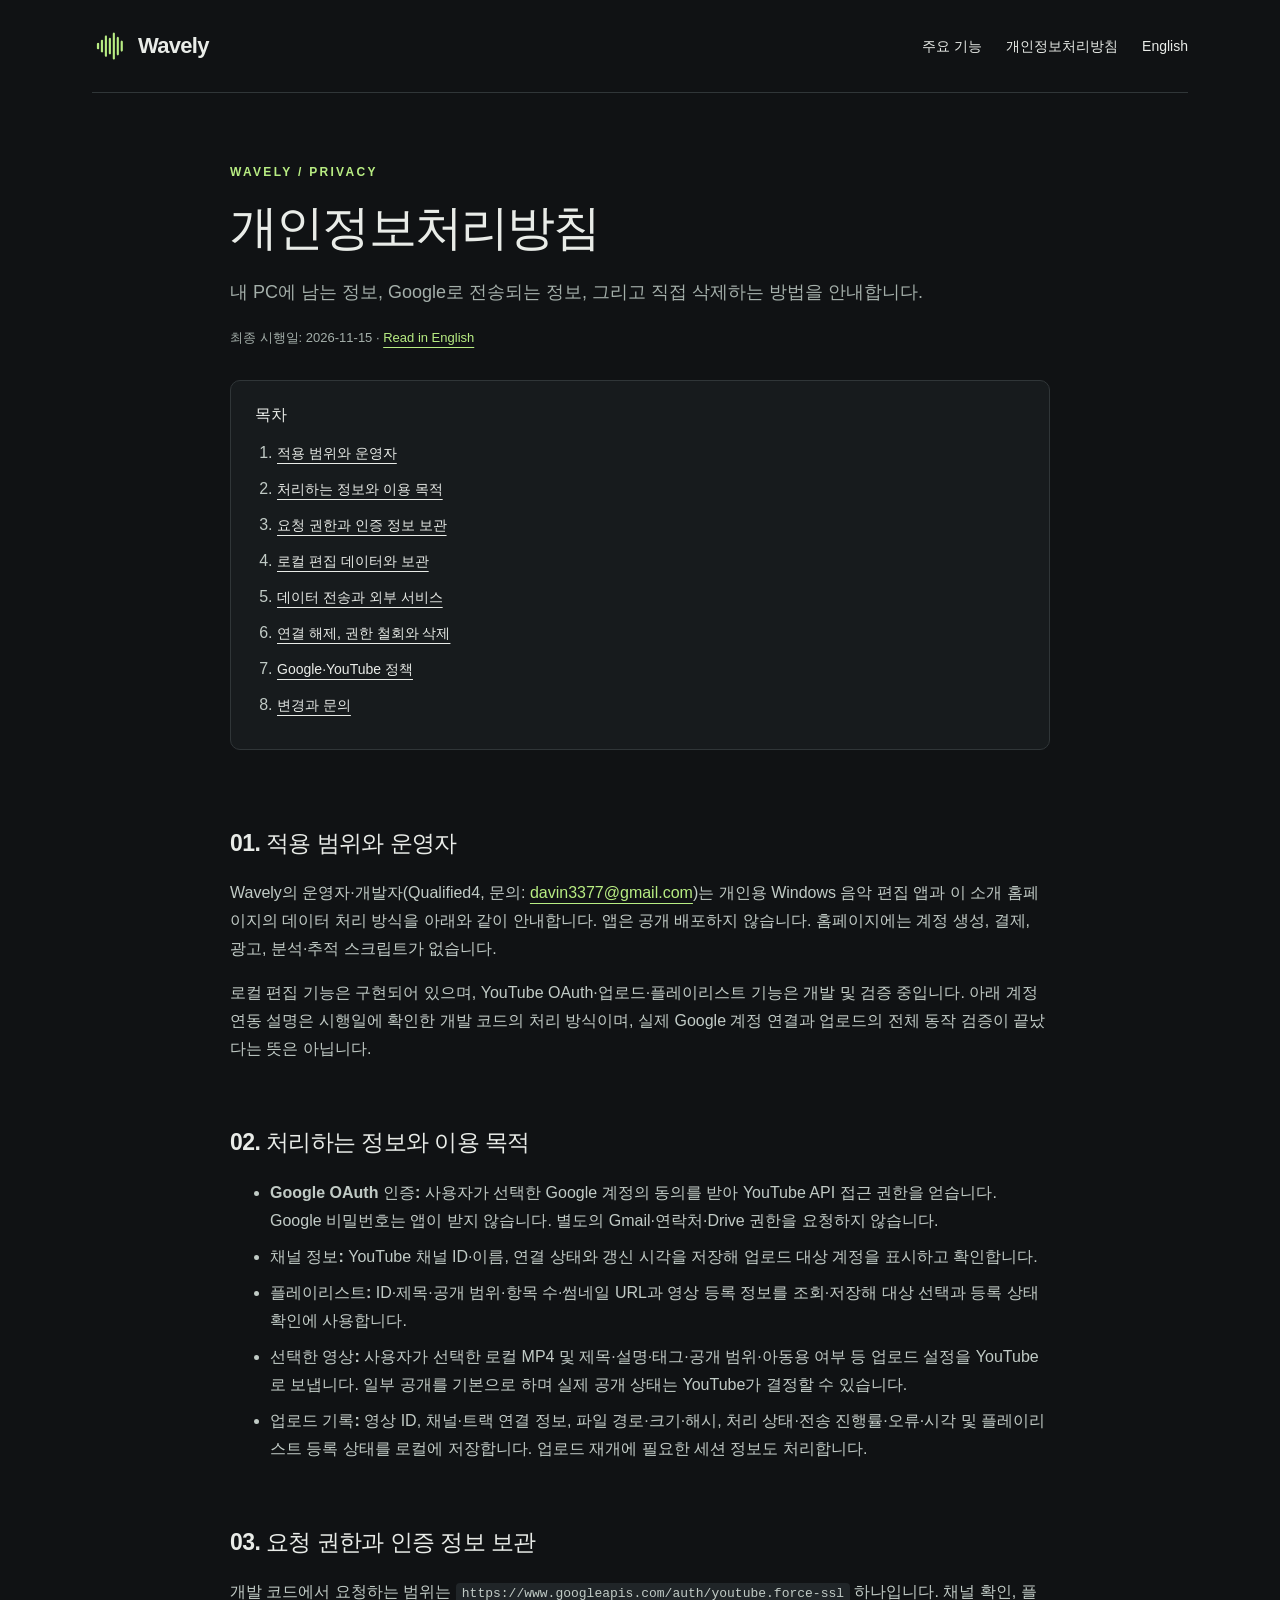
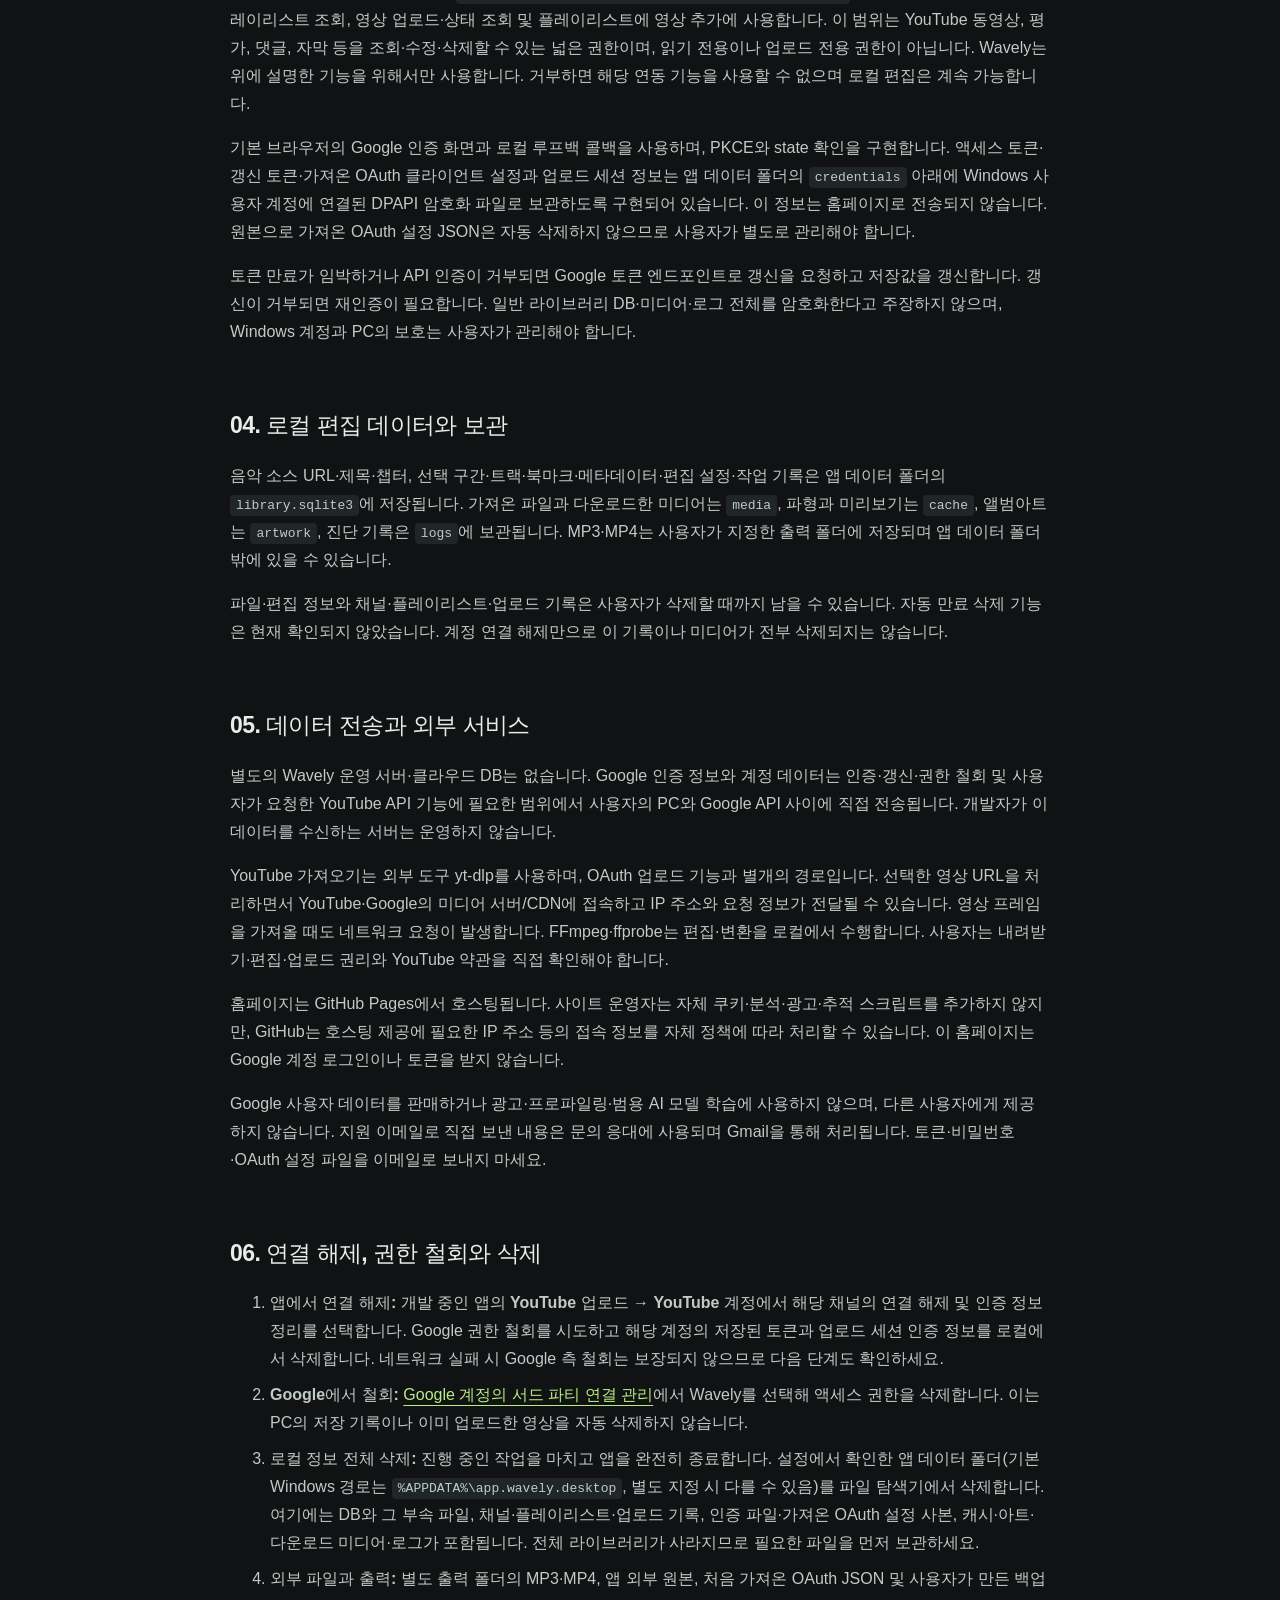
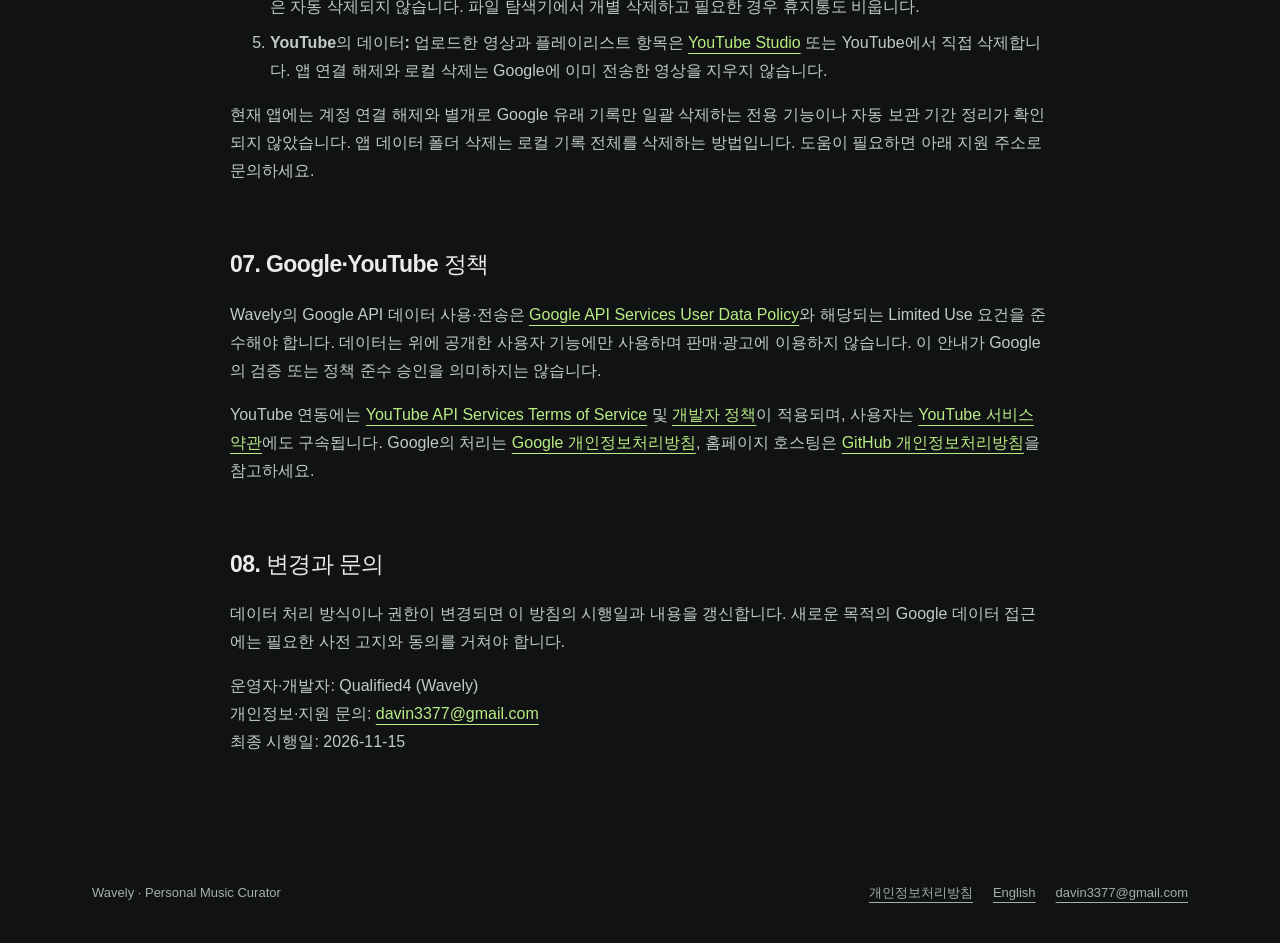
==== privacy/index.html @ fb8d8d3c "Publish Wavely homepage and bilingual privacy policy" ====
<!doctype html>
<html lang="ko"><head><meta charset="utf-8"><meta name="viewport" content="width=device-width,initial-scale=1">
<title>개인정보처리방침 · Wavely</title><meta name="description" content="Wavely — Personal Music Curator. 개인용 Windows 음악 편집 앱의 공식 소개와 개인정보처리방침.">
<meta name="theme-color" content="#101214"><link rel="canonical" href="https://wavely.prandiel.dev/privacy">
<link rel="icon" type="image/png" href="../icon.png"><link rel="stylesheet" href="../styles.css">
<meta property="og:title" content="개인정보처리방침 · Wavely"><meta property="og:description" content="Personal Music Curator. A private Windows music editing application."><meta property="og:type" content="website"><meta property="og:url" content="https://wavely.prandiel.dev/privacy"><meta property="og:image" content="https://wavely.prandiel.dev/icon.png">
</head><body><a class="skip" href="#main">본문으로 건너뛰기</a><div class="wrap">
<header class="header"><a class="brand" href="../" aria-label="Wavely 홈"><img src="../icon.png" width="36" height="36" alt="">Wavely</a>
<nav class="nav" aria-label="주요 메뉴"><a class="optional" href="../#features">주요 기능</a><a href="../privacy/">개인정보처리방침</a><a href="../en/privacy/" lang="en" hreflang="en">English</a></nav></header>
<main class="legal" id="main"><span class="eyebrow">Wavely / Privacy</span><h1>개인정보처리방침</h1><p class="lead">내 PC에 남는 정보, Google로 전송되는 정보, 그리고 직접 삭제하는 방법을 안내합니다.</p><p class="meta">최종 시행일: <time datetime="2026-11-15">2026-11-15</time> · <a href="../en/privacy/" lang="en">Read in English</a></p><nav class="contents" aria-label="목차"><strong>목차</strong><ol><li><a href="#section-1">적용 범위와 운영자</a></li><li><a href="#section-2">처리하는 정보와 이용 목적</a></li><li><a href="#section-3">요청 권한과 인증 정보 보관</a></li><li><a href="#section-4">로컬 편집 데이터와 보관</a></li><li><a href="#section-5">데이터 전송과 외부 서비스</a></li><li><a href="#section-6">연결 해제, 권한 철회와 삭제</a></li><li><a href="#section-7">Google·YouTube 정책</a></li><li><a href="#section-8">변경과 문의</a></li></ol></nav><section id="section-1"><h2>01. 적용 범위와 운영자</h2><p>Wavely의 운영자·개발자(Qualified4, 문의: <a href="mailto:davin3377@gmail.com">davin3377@gmail.com</a>)는 개인용 Windows 음악 편집 앱과 이 소개 홈페이지의 데이터 처리 방식을 아래와 같이 안내합니다. 앱은 공개 배포하지 않습니다. 홈페이지에는 계정 생성, 결제, 광고, 분석·추적 스크립트가 없습니다.</p><p>로컬 편집 기능은 구현되어 있으며, YouTube OAuth·업로드·플레이리스트 기능은 개발 및 검증 중입니다. 아래 계정 연동 설명은 시행일에 확인한 개발 코드의 처리 방식이며, 실제 Google 계정 연결과 업로드의 전체 동작 검증이 끝났다는 뜻은 아닙니다.</p></section><section id="section-2"><h2>02. 처리하는 정보와 이용 목적</h2><ul><li><strong>Google OAuth 인증:</strong> 사용자가 선택한 Google 계정의 동의를 받아 YouTube API 접근 권한을 얻습니다. Google 비밀번호는 앱이 받지 않습니다. 별도의 Gmail·연락처·Drive 권한을 요청하지 않습니다.</li><li><strong>채널 정보:</strong> YouTube 채널 ID·이름, 연결 상태와 갱신 시각을 저장해 업로드 대상 계정을 표시하고 확인합니다.</li><li><strong>플레이리스트:</strong> ID·제목·공개 범위·항목 수·썸네일 URL과 영상 등록 정보를 조회·저장해 대상 선택과 등록 상태 확인에 사용합니다.</li><li><strong>선택한 영상:</strong> 사용자가 선택한 로컬 MP4 및 제목·설명·태그·공개 범위·아동용 여부 등 업로드 설정을 YouTube로 보냅니다. 일부 공개를 기본으로 하며 실제 공개 상태는 YouTube가 결정할 수 있습니다.</li><li><strong>업로드 기록:</strong> 영상 ID, 채널·트랙 연결 정보, 파일 경로·크기·해시, 처리 상태·전송 진행률·오류·시각 및 플레이리스트 등록 상태를 로컬에 저장합니다. 업로드 재개에 필요한 세션 정보도 처리합니다.</li></ul></section><section id="section-3"><h2>03. 요청 권한과 인증 정보 보관</h2><p>개발 코드에서 요청하는 범위는 <code>https://www.googleapis.com/auth/youtube.force-ssl</code> 하나입니다. 채널 확인, 플레이리스트 조회, 영상 업로드·상태 조회 및 플레이리스트에 영상 추가에 사용합니다. 이 범위는 YouTube 동영상, 평가, 댓글, 자막 등을 조회·수정·삭제할 수 있는 넓은 권한이며, 읽기 전용이나 업로드 전용 권한이 아닙니다. Wavely는 위에 설명한 기능을 위해서만 사용합니다. 거부하면 해당 연동 기능을 사용할 수 없으며 로컬 편집은 계속 가능합니다.</p><p>기본 브라우저의 Google 인증 화면과 로컬 루프백 콜백을 사용하며, PKCE와 state 확인을 구현합니다. 액세스 토큰·갱신 토큰·가져온 OAuth 클라이언트 설정과 업로드 세션 정보는 앱 데이터 폴더의 <code>credentials</code> 아래에 Windows 사용자 계정에 연결된 DPAPI 암호화 파일로 보관하도록 구현되어 있습니다. 이 정보는 홈페이지로 전송되지 않습니다. 원본으로 가져온 OAuth 설정 JSON은 자동 삭제하지 않으므로 사용자가 별도로 관리해야 합니다.</p><p>토큰 만료가 임박하거나 API 인증이 거부되면 Google 토큰 엔드포인트로 갱신을 요청하고 저장값을 갱신합니다. 갱신이 거부되면 재인증이 필요합니다. 일반 라이브러리 DB·미디어·로그 전체를 암호화한다고 주장하지 않으며, Windows 계정과 PC의 보호는 사용자가 관리해야 합니다.</p></section><section id="section-4"><h2>04. 로컬 편집 데이터와 보관</h2><p>음악 소스 URL·제목·챕터, 선택 구간·트랙·북마크·메타데이터·편집 설정·작업 기록은 앱 데이터 폴더의 <code>library.sqlite3</code>에 저장됩니다. 가져온 파일과 다운로드한 미디어는 <code>media</code>, 파형과 미리보기는 <code>cache</code>, 앨범아트는 <code>artwork</code>, 진단 기록은 <code>logs</code>에 보관됩니다. MP3·MP4는 사용자가 지정한 출력 폴더에 저장되며 앱 데이터 폴더 밖에 있을 수 있습니다.</p><p>파일·편집 정보와 채널·플레이리스트·업로드 기록은 사용자가 삭제할 때까지 남을 수 있습니다. 자동 만료 삭제 기능은 현재 확인되지 않았습니다. 계정 연결 해제만으로 이 기록이나 미디어가 전부 삭제되지는 않습니다.</p></section><section id="section-5"><h2>05. 데이터 전송과 외부 서비스</h2><p>별도의 Wavely 운영 서버·클라우드 DB는 없습니다. Google 인증 정보와 계정 데이터는 인증·갱신·권한 철회 및 사용자가 요청한 YouTube API 기능에 필요한 범위에서 사용자의 PC와 Google API 사이에 직접 전송됩니다. 개발자가 이 데이터를 수신하는 서버는 운영하지 않습니다.</p><p>YouTube 가져오기는 외부 도구 yt-dlp를 사용하며, OAuth 업로드 기능과 별개의 경로입니다. 선택한 영상 URL을 처리하면서 YouTube·Google의 미디어 서버/CDN에 접속하고 IP 주소와 요청 정보가 전달될 수 있습니다. 영상 프레임을 가져올 때도 네트워크 요청이 발생합니다. FFmpeg·ffprobe는 편집·변환을 로컬에서 수행합니다. 사용자는 내려받기·편집·업로드 권리와 YouTube 약관을 직접 확인해야 합니다.</p><p>홈페이지는 GitHub Pages에서 호스팅됩니다. 사이트 운영자는 자체 쿠키·분석·광고·추적 스크립트를 추가하지 않지만, GitHub는 호스팅 제공에 필요한 IP 주소 등의 접속 정보를 자체 정책에 따라 처리할 수 있습니다. 이 홈페이지는 Google 계정 로그인이나 토큰을 받지 않습니다.</p><p>Google 사용자 데이터를 판매하거나 광고·프로파일링·범용 AI 모델 학습에 사용하지 않으며, 다른 사용자에게 제공하지 않습니다. 지원 이메일로 직접 보낸 내용은 문의 응대에 사용되며 Gmail을 통해 처리됩니다. 토큰·비밀번호·OAuth 설정 파일을 이메일로 보내지 마세요.</p></section><section id="section-6"><h2>06. 연결 해제, 권한 철회와 삭제</h2><ol><li><strong>앱에서 연결 해제:</strong> 개발 중인 앱의 <strong>YouTube 업로드 → YouTube 계정</strong>에서 해당 채널의 <strong>연결 해제 및 인증 정보 정리</strong>를 선택합니다. Google 권한 철회를 시도하고 해당 계정의 저장된 토큰과 업로드 세션 인증 정보를 로컬에서 삭제합니다. 네트워크 실패 시 Google 측 철회는 보장되지 않으므로 다음 단계도 확인하세요.</li><li><strong>Google에서 철회:</strong> <a href="https://myaccount.google.com/connections">Google 계정의 서드 파티 연결 관리</a>에서 Wavely를 선택해 액세스 권한을 삭제합니다. 이는 PC의 저장 기록이나 이미 업로드한 영상을 자동 삭제하지 않습니다.</li><li><strong>로컬 정보 전체 삭제:</strong> 진행 중인 작업을 마치고 앱을 완전히 종료합니다. 설정에서 확인한 앱 데이터 폴더(기본 Windows 경로는 <code>%APPDATA%\app.wavely.desktop</code>, 별도 지정 시 다를 수 있음)를 파일 탐색기에서 삭제합니다. 여기에는 DB와 그 부속 파일, 채널·플레이리스트·업로드 기록, 인증 파일·가져온 OAuth 설정 사본, 캐시·아트·다운로드 미디어·로그가 포함됩니다. 전체 라이브러리가 사라지므로 필요한 파일을 먼저 보관하세요.</li><li><strong>외부 파일과 출력:</strong> 별도 출력 폴더의 MP3·MP4, 앱 외부 원본, 처음 가져온 OAuth JSON 및 사용자가 만든 백업은 자동 삭제되지 않습니다. 파일 탐색기에서 개별 삭제하고 필요한 경우 휴지통도 비웁니다.</li><li><strong>YouTube의 데이터:</strong> 업로드한 영상과 플레이리스트 항목은 <a href="https://studio.youtube.com/">YouTube Studio</a> 또는 YouTube에서 직접 삭제합니다. 앱 연결 해제와 로컬 삭제는 Google에 이미 전송한 영상을 지우지 않습니다.</li></ol><p>현재 앱에는 계정 연결 해제와 별개로 Google 유래 기록만 일괄 삭제하는 전용 기능이나 자동 보관 기간 정리가 확인되지 않았습니다. 앱 데이터 폴더 삭제는 로컬 기록 전체를 삭제하는 방법입니다. 도움이 필요하면 아래 지원 주소로 문의하세요.</p></section><section id="section-7"><h2>07. Google·YouTube 정책</h2><p>Wavely의 Google API 데이터 사용·전송은 <a href="https://developers.google.com/terms/api-services-user-data-policy">Google API Services User Data Policy</a>와 해당되는 Limited Use 요건을 준수해야 합니다. 데이터는 위에 공개한 사용자 기능에만 사용하며 판매·광고에 이용하지 않습니다. 이 안내가 Google의 검증 또는 정책 준수 승인을 의미하지는 않습니다.</p><p>YouTube 연동에는 <a href="https://developers.google.com/youtube/terms/api-services-terms-of-service">YouTube API Services Terms of Service</a> 및 <a href="https://developers.google.com/youtube/terms/developer-policies">개발자 정책</a>이 적용되며, 사용자는 <a href="https://www.youtube.com/t/terms">YouTube 서비스 약관</a>에도 구속됩니다. Google의 처리는 <a href="https://policies.google.com/privacy">Google 개인정보처리방침</a>, 홈페이지 호스팅은 <a href="https://docs.github.com/en/site-policy/privacy-policies/github-general-privacy-statement">GitHub 개인정보처리방침</a>을 참고하세요.</p></section><section id="section-8"><h2>08. 변경과 문의</h2><p>데이터 처리 방식이나 권한이 변경되면 이 방침의 시행일과 내용을 갱신합니다. 새로운 목적의 Google 데이터 접근에는 필요한 사전 고지와 동의를 거쳐야 합니다.</p><p>운영자·개발자: Qualified4 (Wavely)<br>개인정보·지원 문의: <a href="mailto:davin3377@gmail.com">davin3377@gmail.com</a><br>최종 시행일: <time datetime="2026-11-15">2026-11-15</time></p></section></main>
<footer class="footer"><span>Wavely · Personal Music Curator</span><div class="footer-links"><a href="../privacy/">개인정보처리방침</a><a href="../en/privacy/">English</a><a href="mailto:davin3377@gmail.com">davin3377@gmail.com</a></div></footer>
</div></body></html>
---- styles.css ----
/* Local system fonts; no remote assets, analytics, or runtime dependencies. */
:root{color-scheme:dark;--bg:#101214;--surface:#171b1d;--raised:#202528;--line:#303638;--text:#e9ece8;--muted:#a4afaa;--accent:#b8ed83;font-family:Inter,"Segoe UI","Malgun Gothic",sans-serif;background:var(--bg);color:var(--text);font-synthesis:none}
*{box-sizing:border-box}body{margin:0;font-size:16px;line-height:1.75}a{color:inherit;text-underline-offset:5px}a:hover{color:var(--accent)}a:focus-visible{outline:2px solid var(--accent);outline-offset:6px;border-radius:3px}::selection{background:var(--accent);color:var(--bg)}.wrap{max-width:1160px;margin:auto;padding:0 32px}.skip{position:absolute;top:-100px;left:20px;z-index:5;background:var(--accent);color:var(--bg);padding:12px}.skip:focus{top:12px}.header{display:flex;align-items:center;justify-content:space-between;gap:20px;padding:24px 0;border-bottom:1px solid var(--line)}.brand{display:flex;align-items:center;gap:10px;font-size:22px;font-weight:700;text-decoration:none;letter-spacing:-.7px}.brand img{border-radius:10px}.nav{display:flex;gap:24px;align-items:center;font-size:14px}.nav a{display:inline-flex;align-items:center;min-height:44px;text-decoration:none}.hero{padding:100px 0 80px;display:grid;grid-template-columns:1.25fr 1fr;gap:64px;align-items:center}.eyebrow{color:var(--accent);font-size:12px;font-weight:650;letter-spacing:2.3px;text-transform:uppercase}.hero h1{font-size:clamp(66px,9vw,110px);line-height:1.05;letter-spacing:-6px;margin:24px 0 10px}.tagline{font-size:24px;margin:0 0 28px;letter-spacing:-.6px}.intro{max-width:510px;color:var(--muted);font-size:18px;word-break:keep-all}.pill{display:inline-flex;align-items:center;gap:9px;border:1px solid var(--line);border-radius:100px;padding:7px 13px;color:var(--muted);font-size:12px}.dot{height:6px;width:6px;border-radius:50%;background:var(--accent)}.actions{display:flex;flex-wrap:wrap;gap:12px;margin-top:28px}.button{padding:11px 19px;border:1px solid var(--line);border-radius:8px;text-decoration:none;font-size:14px;transition:background .18s,color .18s}.button.primary{background:var(--accent);color:var(--bg);border-color:var(--accent);font-weight:650}.button:hover{background:var(--raised);color:var(--text)}.art{position:relative;aspect-ratio:1;max-width:440px;display:grid;place-items:center;border-radius:50%;background:radial-gradient(circle,#b8ed8313 0,transparent 65%);border:1px solid #b8ed8310}.art:before,.art:after{content:"";position:absolute;border:1px solid #b8ed8310;border-radius:50%;inset:28px}.art:after{inset:58px}.art img{width:58%;height:auto;position:relative;z-index:1;border-radius:24%}.art-label{position:absolute;bottom:33px;font-size:10px;letter-spacing:3px;color:var(--muted)}.strip{display:flex;gap:24px;flex-wrap:wrap;padding:20px 0;border-block:1px solid var(--line);font-size:13px;color:var(--muted)}.strip span+span:before{content:"/";color:var(--line);margin-right:24px}.section{padding:76px 0;border-bottom:1px solid var(--line)}.section-head{display:flex;justify-content:space-between;align-items:end;gap:30px;margin-bottom:32px}.section h2{font-size:30px;letter-spacing:-1px;line-height:1.4;margin:10px 0}.section-head p{color:var(--muted);font-size:14px;margin:0}.features{display:grid;grid-template-columns:repeat(3,1fr);gap:16px}.card{background:var(--surface);border:1px solid var(--line);border-radius:12px;padding:28px}.number{font-size:12px;color:var(--accent);font-variant-numeric:tabular-nums}.card h3{font-size:18px;margin:20px 0 10px;letter-spacing:-.5px}.card p{font-size:14px;color:var(--muted);margin:0;word-break:keep-all}.account{display:grid;grid-template-columns:.8fr 1.2fr;gap:70px}.account p{color:var(--muted);word-break:keep-all}.account h3{font-size:18px}.status{color:var(--accent);font-size:12px;border:1px solid #b8ed8340;border-radius:5px;padding:4px 8px;white-space:nowrap}.note{font-size:13px;color:var(--muted);border-left:2px solid var(--line);padding-left:16px}.footer{display:flex;justify-content:space-between;gap:24px;flex-wrap:wrap;padding:30px 0 38px;font-size:13px;color:var(--muted)}.footer a{overflow-wrap:anywhere}.footer-links{display:flex;gap:20px;flex-wrap:wrap}.legal{max-width:820px;margin:auto;padding:64px 0 80px}.legal h1{font-size:clamp(32px,5vw,48px);letter-spacing:-1.8px;line-height:1.3;margin:12px 0 18px}.legal .lead{font-size:18px;color:var(--muted)}.legal .meta{font-size:13px;color:var(--muted)}.legal section{padding-top:24px;scroll-margin-top:20px}.legal h2{font-size:23px;letter-spacing:-.6px;line-height:1.5;margin-top:22px}.legal p,.legal li{color:#c1cbc6;overflow-wrap:anywhere}.legal li{margin:8px 0}.legal code{font-size:13px;background:var(--raised);padding:3px 6px;border-radius:4px;overflow-wrap:anywhere}.legal a{color:var(--accent)}.contents{background:var(--surface);border:1px solid var(--line);padding:20px 24px;border-radius:10px;margin:30px 0}.contents ol{margin:10px 0;padding-left:22px}.contents a{font-size:14px;color:var(--text)}.notice{background:#b8ed8309;border:1px solid #b8ed8330;border-radius:10px;padding:20px 24px}.legal .notice p{margin:0}.contact{display:flex;justify-content:space-between;gap:24px;align-items:center}.contact p{color:var(--muted);font-size:14px}.contact a{color:var(--accent);overflow-wrap:anywhere}.error{padding:100px 0}
@media(max-width:800px){.hero{gap:20px;padding:72px 0 55px}.hero h1{font-size:76px}.features{grid-template-columns:repeat(2,1fr)}.account{gap:30px;grid-template-columns:1fr 1.4fr}.section-head{align-items:start;flex-direction:column;gap:10px}.art-label{display:none}}
@media(max-width:560px){.wrap{padding:0 22px}.header{padding:16px 0}.brand{font-size:20px}.nav{gap:16px;font-size:12px}.nav .optional{display:none}.hero{grid-template-columns:1fr;padding:54px 0 42px;gap:34px}.hero h1{font-size:80px;letter-spacing:-5px}.tagline{font-size:22px}.intro{font-size:16px}.art{width:220px;justify-self:center}.art:before{inset:16px}.art:after{inset:32px}.strip{gap:12px;font-size:12px}.strip span+span:before{margin-right:12px}.section{padding:45px 0}.features,.account{grid-template-columns:1fr}.card{padding:24px}.card h3{margin-top:12px}.section h2{font-size:26px}.account{gap:10px}.contact{align-items:start;flex-direction:column;gap:4px}.legal{padding:42px 0 50px}.legal h2{font-size:21px}.footer{gap:14px}.legal ul,.legal ol{padding-left:23px}}
@media(prefers-reduced-motion:reduce){*,*:before,*:after{transition:none!important;scroll-behavior:auto!important}}
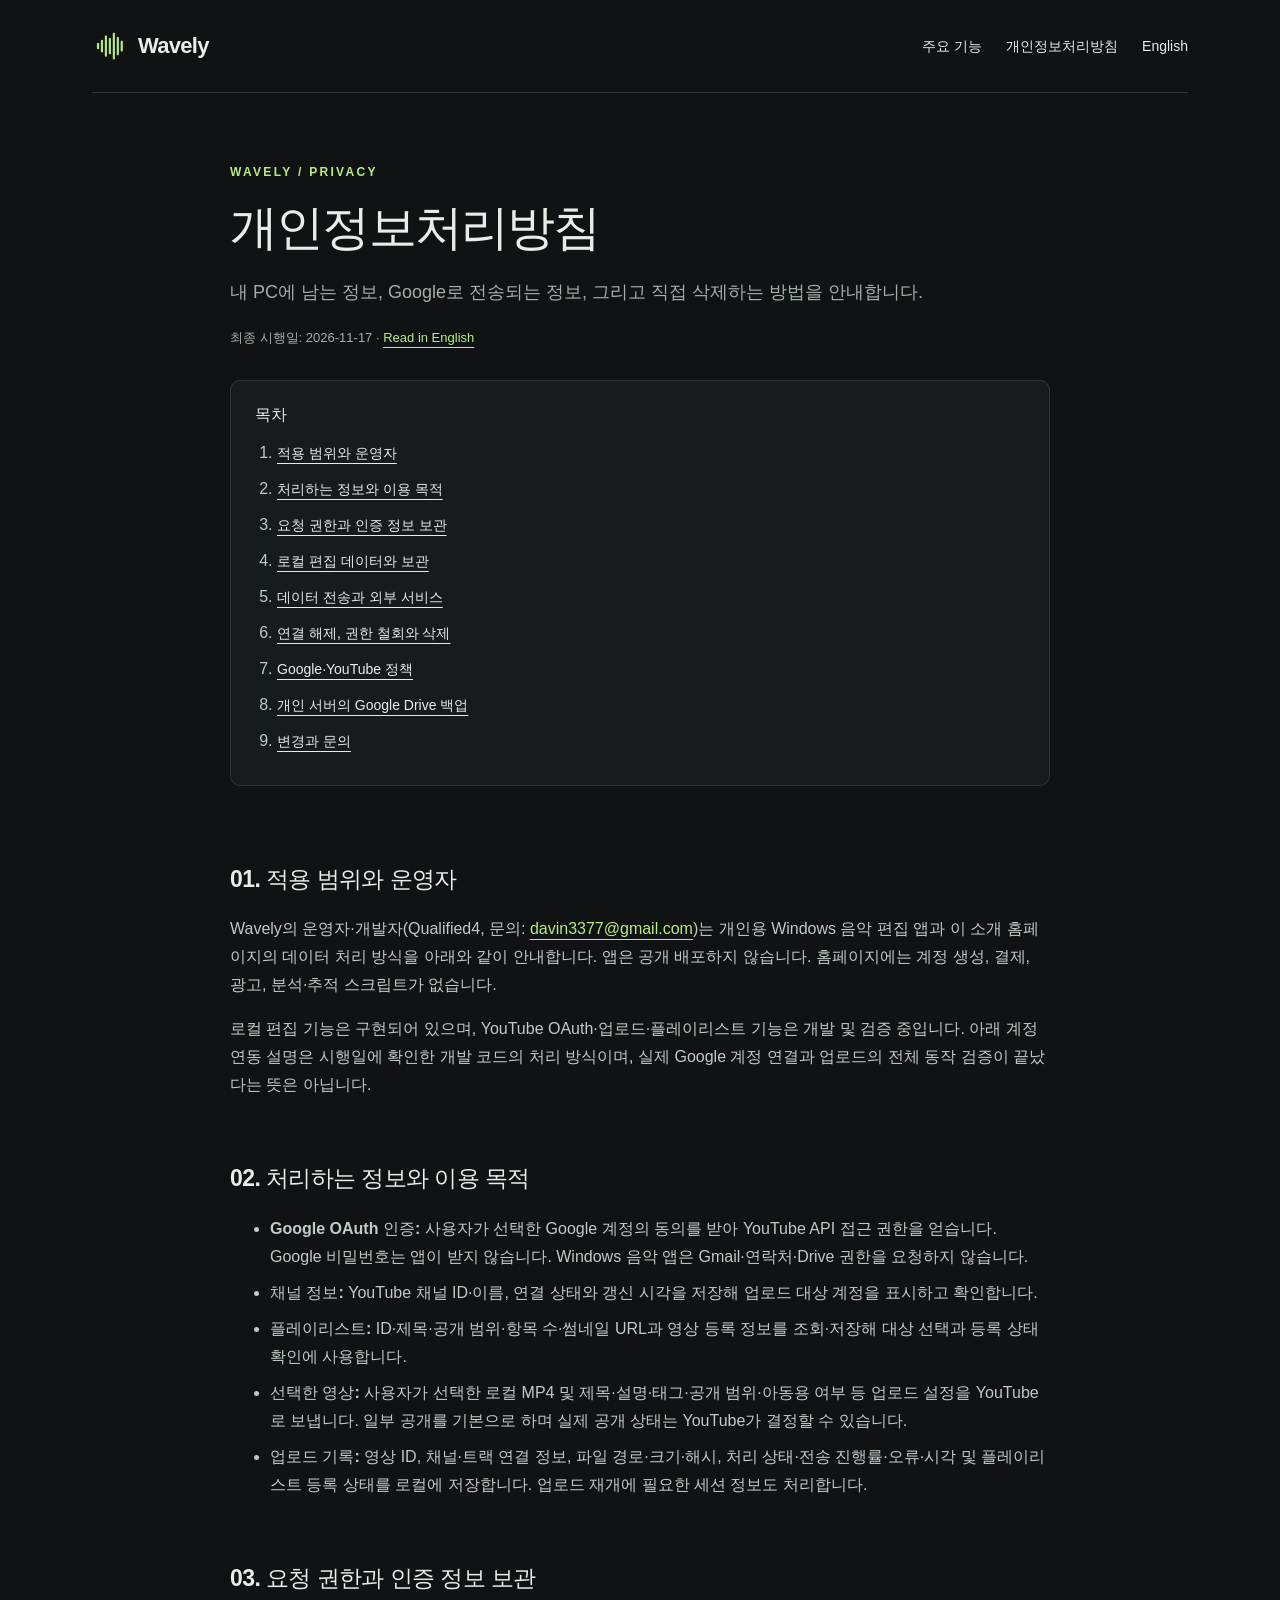
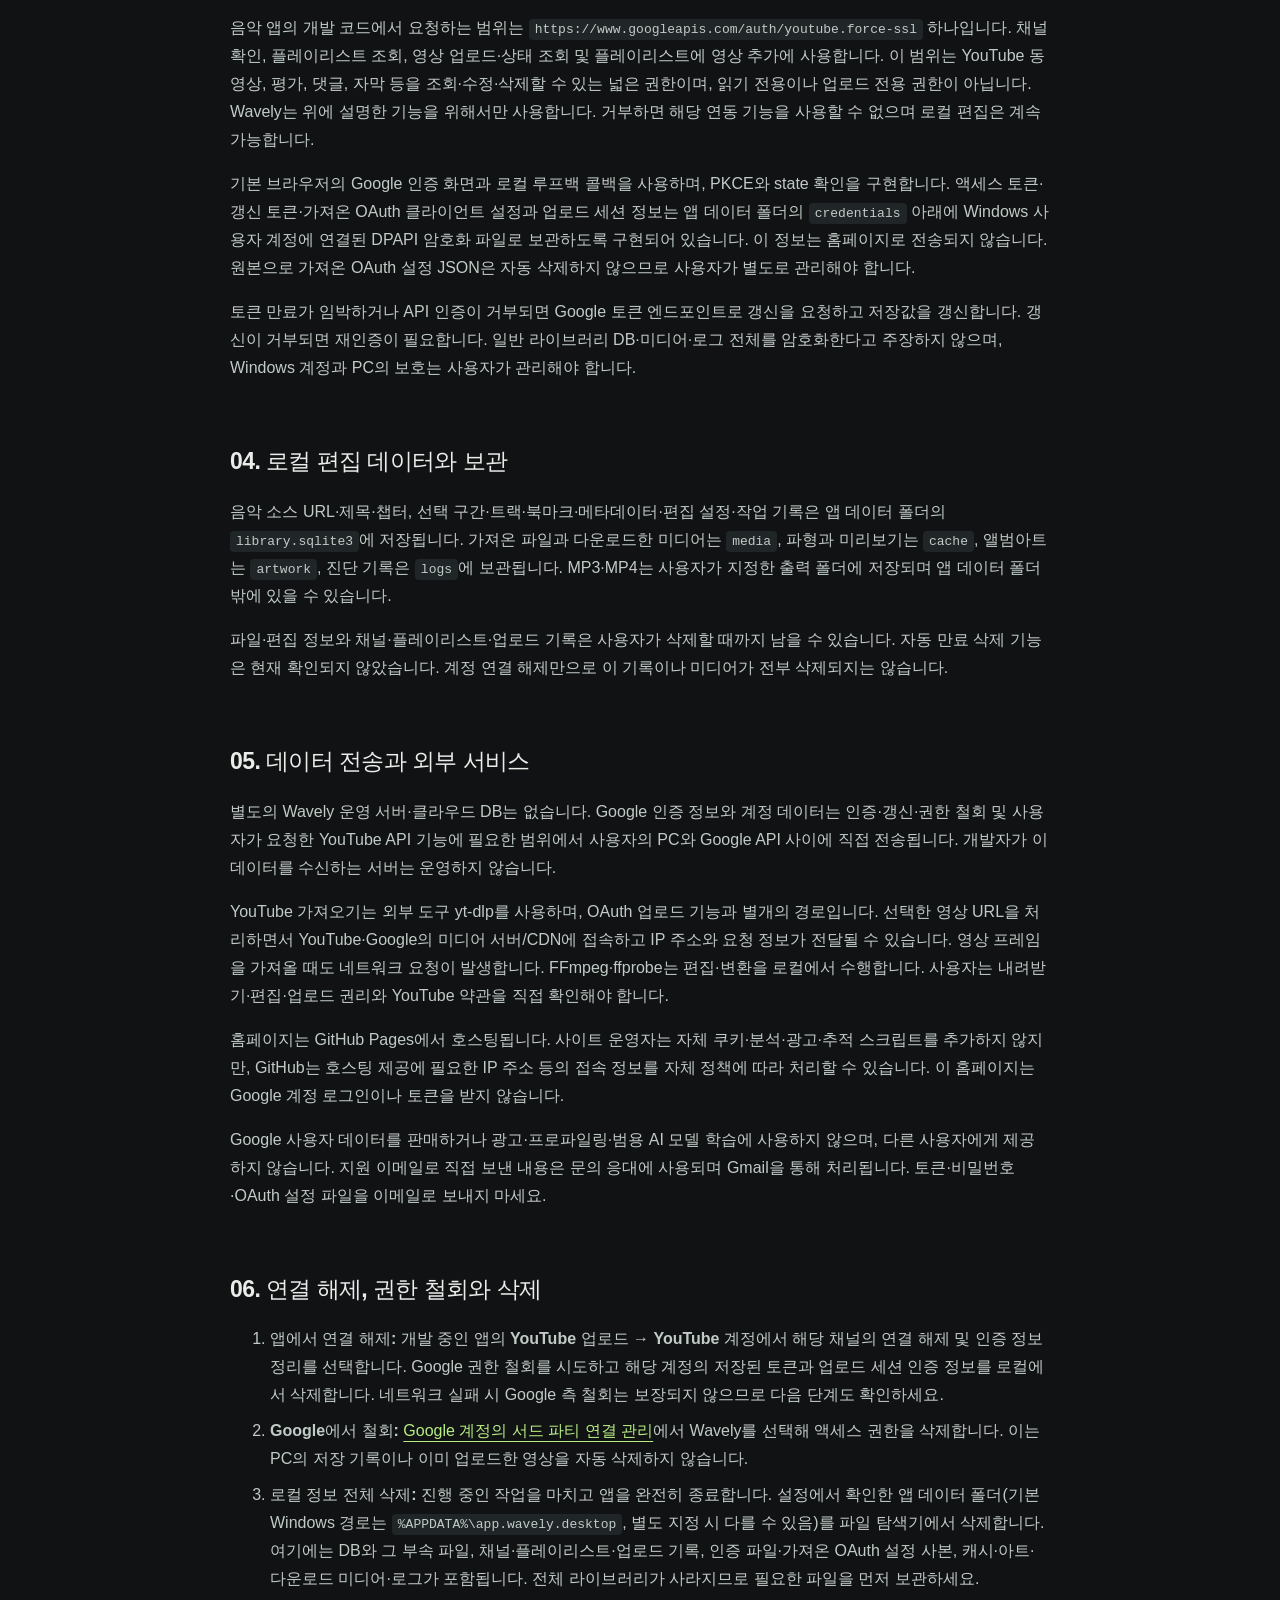
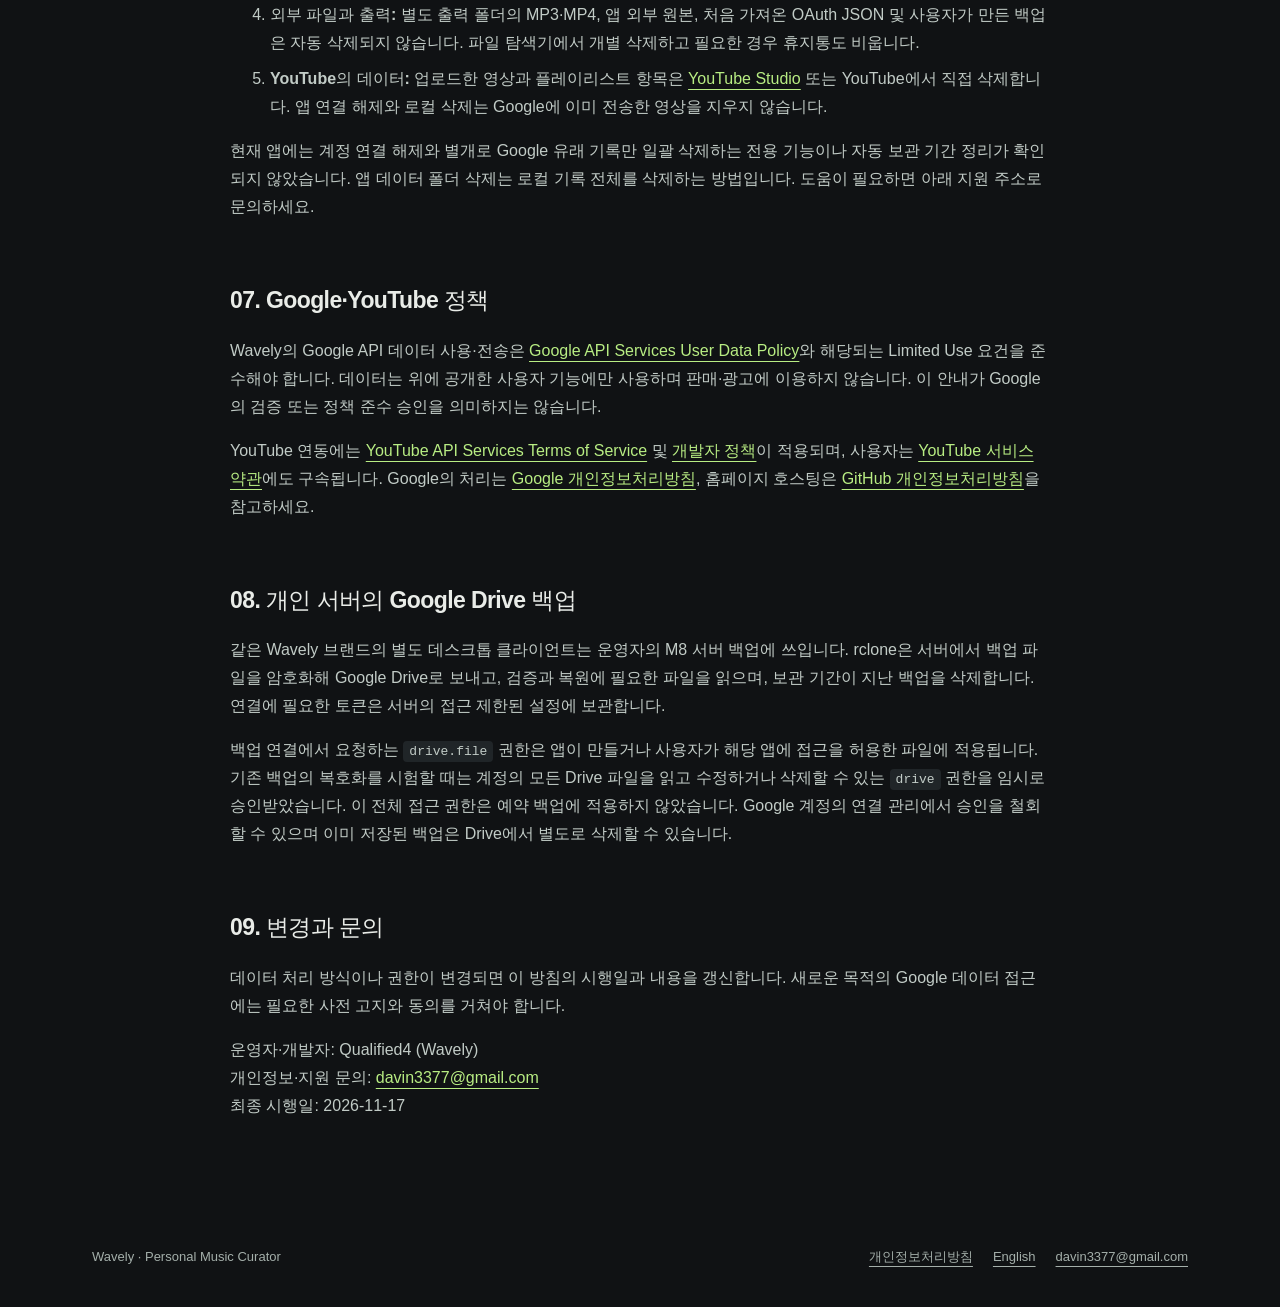
==== commit 080b8a70: "Document Drive access for M8 backups in the Wavely privacy policy" ====
--- a/privacy/index.html
+++ b/privacy/index.html
@@ -7,6 +7,6 @@
 </head><body><a class="skip" href="#main">본문으로 건너뛰기</a><div class="wrap">
 <header class="header"><a class="brand" href="../" aria-label="Wavely 홈"><img src="../icon.png" width="36" height="36" alt="">Wavely</a>
 <nav class="nav" aria-label="주요 메뉴"><a class="optional" href="../#features">주요 기능</a><a href="../privacy/">개인정보처리방침</a><a href="../en/privacy/" lang="en" hreflang="en">English</a></nav></header>
-<main class="legal" id="main"><span class="eyebrow">Wavely / Privacy</span><h1>개인정보처리방침</h1><p class="lead">내 PC에 남는 정보, Google로 전송되는 정보, 그리고 직접 삭제하는 방법을 안내합니다.</p><p class="meta">최종 시행일: <time datetime="2026-11-15">2026-11-15</time> · <a href="../en/privacy/" lang="en">Read in English</a></p><nav class="contents" aria-label="목차"><strong>목차</strong><ol><li><a href="#section-1">적용 범위와 운영자</a></li><li><a href="#section-2">처리하는 정보와 이용 목적</a></li><li><a href="#section-3">요청 권한과 인증 정보 보관</a></li><li><a href="#section-4">로컬 편집 데이터와 보관</a></li><li><a href="#section-5">데이터 전송과 외부 서비스</a></li><li><a href="#section-6">연결 해제, 권한 철회와 삭제</a></li><li><a href="#section-7">Google·YouTube 정책</a></li><li><a href="#section-8">변경과 문의</a></li></ol></nav><section id="section-1"><h2>01. 적용 범위와 운영자</h2><p>Wavely의 운영자·개발자(Qualified4, 문의: <a href="mailto:davin3377@gmail.com">davin3377@gmail.com</a>)는 개인용 Windows 음악 편집 앱과 이 소개 홈페이지의 데이터 처리 방식을 아래와 같이 안내합니다. 앱은 공개 배포하지 않습니다. 홈페이지에는 계정 생성, 결제, 광고, 분석·추적 스크립트가 없습니다.</p><p>로컬 편집 기능은 구현되어 있으며, YouTube OAuth·업로드·플레이리스트 기능은 개발 및 검증 중입니다. 아래 계정 연동 설명은 시행일에 확인한 개발 코드의 처리 방식이며, 실제 Google 계정 연결과 업로드의 전체 동작 검증이 끝났다는 뜻은 아닙니다.</p></section><section id="section-2"><h2>02. 처리하는 정보와 이용 목적</h2><ul><li><strong>Google OAuth 인증:</strong> 사용자가 선택한 Google 계정의 동의를 받아 YouTube API 접근 권한을 얻습니다. Google 비밀번호는 앱이 받지 않습니다. 별도의 Gmail·연락처·Drive 권한을 요청하지 않습니다.</li><li><strong>채널 정보:</strong> YouTube 채널 ID·이름, 연결 상태와 갱신 시각을 저장해 업로드 대상 계정을 표시하고 확인합니다.</li><li><strong>플레이리스트:</strong> ID·제목·공개 범위·항목 수·썸네일 URL과 영상 등록 정보를 조회·저장해 대상 선택과 등록 상태 확인에 사용합니다.</li><li><strong>선택한 영상:</strong> 사용자가 선택한 로컬 MP4 및 제목·설명·태그·공개 범위·아동용 여부 등 업로드 설정을 YouTube로 보냅니다. 일부 공개를 기본으로 하며 실제 공개 상태는 YouTube가 결정할 수 있습니다.</li><li><strong>업로드 기록:</strong> 영상 ID, 채널·트랙 연결 정보, 파일 경로·크기·해시, 처리 상태·전송 진행률·오류·시각 및 플레이리스트 등록 상태를 로컬에 저장합니다. 업로드 재개에 필요한 세션 정보도 처리합니다.</li></ul></section><section id="section-3"><h2>03. 요청 권한과 인증 정보 보관</h2><p>개발 코드에서 요청하는 범위는 <code>https://www.googleapis.com/auth/youtube.force-ssl</code> 하나입니다. 채널 확인, 플레이리스트 조회, 영상 업로드·상태 조회 및 플레이리스트에 영상 추가에 사용합니다. 이 범위는 YouTube 동영상, 평가, 댓글, 자막 등을 조회·수정·삭제할 수 있는 넓은 권한이며, 읽기 전용이나 업로드 전용 권한이 아닙니다. Wavely는 위에 설명한 기능을 위해서만 사용합니다. 거부하면 해당 연동 기능을 사용할 수 없으며 로컬 편집은 계속 가능합니다.</p><p>기본 브라우저의 Google 인증 화면과 로컬 루프백 콜백을 사용하며, PKCE와 state 확인을 구현합니다. 액세스 토큰·갱신 토큰·가져온 OAuth 클라이언트 설정과 업로드 세션 정보는 앱 데이터 폴더의 <code>credentials</code> 아래에 Windows 사용자 계정에 연결된 DPAPI 암호화 파일로 보관하도록 구현되어 있습니다. 이 정보는 홈페이지로 전송되지 않습니다. 원본으로 가져온 OAuth 설정 JSON은 자동 삭제하지 않으므로 사용자가 별도로 관리해야 합니다.</p><p>토큰 만료가 임박하거나 API 인증이 거부되면 Google 토큰 엔드포인트로 갱신을 요청하고 저장값을 갱신합니다. 갱신이 거부되면 재인증이 필요합니다. 일반 라이브러리 DB·미디어·로그 전체를 암호화한다고 주장하지 않으며, Windows 계정과 PC의 보호는 사용자가 관리해야 합니다.</p></section><section id="section-4"><h2>04. 로컬 편집 데이터와 보관</h2><p>음악 소스 URL·제목·챕터, 선택 구간·트랙·북마크·메타데이터·편집 설정·작업 기록은 앱 데이터 폴더의 <code>library.sqlite3</code>에 저장됩니다. 가져온 파일과 다운로드한 미디어는 <code>media</code>, 파형과 미리보기는 <code>cache</code>, 앨범아트는 <code>artwork</code>, 진단 기록은 <code>logs</code>에 보관됩니다. MP3·MP4는 사용자가 지정한 출력 폴더에 저장되며 앱 데이터 폴더 밖에 있을 수 있습니다.</p><p>파일·편집 정보와 채널·플레이리스트·업로드 기록은 사용자가 삭제할 때까지 남을 수 있습니다. 자동 만료 삭제 기능은 현재 확인되지 않았습니다. 계정 연결 해제만으로 이 기록이나 미디어가 전부 삭제되지는 않습니다.</p></section><section id="section-5"><h2>05. 데이터 전송과 외부 서비스</h2><p>별도의 Wavely 운영 서버·클라우드 DB는 없습니다. Google 인증 정보와 계정 데이터는 인증·갱신·권한 철회 및 사용자가 요청한 YouTube API 기능에 필요한 범위에서 사용자의 PC와 Google API 사이에 직접 전송됩니다. 개발자가 이 데이터를 수신하는 서버는 운영하지 않습니다.</p><p>YouTube 가져오기는 외부 도구 yt-dlp를 사용하며, OAuth 업로드 기능과 별개의 경로입니다. 선택한 영상 URL을 처리하면서 YouTube·Google의 미디어 서버/CDN에 접속하고 IP 주소와 요청 정보가 전달될 수 있습니다. 영상 프레임을 가져올 때도 네트워크 요청이 발생합니다. FFmpeg·ffprobe는 편집·변환을 로컬에서 수행합니다. 사용자는 내려받기·편집·업로드 권리와 YouTube 약관을 직접 확인해야 합니다.</p><p>홈페이지는 GitHub Pages에서 호스팅됩니다. 사이트 운영자는 자체 쿠키·분석·광고·추적 스크립트를 추가하지 않지만, GitHub는 호스팅 제공에 필요한 IP 주소 등의 접속 정보를 자체 정책에 따라 처리할 수 있습니다. 이 홈페이지는 Google 계정 로그인이나 토큰을 받지 않습니다.</p><p>Google 사용자 데이터를 판매하거나 광고·프로파일링·범용 AI 모델 학습에 사용하지 않으며, 다른 사용자에게 제공하지 않습니다. 지원 이메일로 직접 보낸 내용은 문의 응대에 사용되며 Gmail을 통해 처리됩니다. 토큰·비밀번호·OAuth 설정 파일을 이메일로 보내지 마세요.</p></section><section id="section-6"><h2>06. 연결 해제, 권한 철회와 삭제</h2><ol><li><strong>앱에서 연결 해제:</strong> 개발 중인 앱의 <strong>YouTube 업로드 → YouTube 계정</strong>에서 해당 채널의 <strong>연결 해제 및 인증 정보 정리</strong>를 선택합니다. Google 권한 철회를 시도하고 해당 계정의 저장된 토큰과 업로드 세션 인증 정보를 로컬에서 삭제합니다. 네트워크 실패 시 Google 측 철회는 보장되지 않으므로 다음 단계도 확인하세요.</li><li><strong>Google에서 철회:</strong> <a href="https://myaccount.google.com/connections">Google 계정의 서드 파티 연결 관리</a>에서 Wavely를 선택해 액세스 권한을 삭제합니다. 이는 PC의 저장 기록이나 이미 업로드한 영상을 자동 삭제하지 않습니다.</li><li><strong>로컬 정보 전체 삭제:</strong> 진행 중인 작업을 마치고 앱을 완전히 종료합니다. 설정에서 확인한 앱 데이터 폴더(기본 Windows 경로는 <code>%APPDATA%\app.wavely.desktop</code>, 별도 지정 시 다를 수 있음)를 파일 탐색기에서 삭제합니다. 여기에는 DB와 그 부속 파일, 채널·플레이리스트·업로드 기록, 인증 파일·가져온 OAuth 설정 사본, 캐시·아트·다운로드 미디어·로그가 포함됩니다. 전체 라이브러리가 사라지므로 필요한 파일을 먼저 보관하세요.</li><li><strong>외부 파일과 출력:</strong> 별도 출력 폴더의 MP3·MP4, 앱 외부 원본, 처음 가져온 OAuth JSON 및 사용자가 만든 백업은 자동 삭제되지 않습니다. 파일 탐색기에서 개별 삭제하고 필요한 경우 휴지통도 비웁니다.</li><li><strong>YouTube의 데이터:</strong> 업로드한 영상과 플레이리스트 항목은 <a href="https://studio.youtube.com/">YouTube Studio</a> 또는 YouTube에서 직접 삭제합니다. 앱 연결 해제와 로컬 삭제는 Google에 이미 전송한 영상을 지우지 않습니다.</li></ol><p>현재 앱에는 계정 연결 해제와 별개로 Google 유래 기록만 일괄 삭제하는 전용 기능이나 자동 보관 기간 정리가 확인되지 않았습니다. 앱 데이터 폴더 삭제는 로컬 기록 전체를 삭제하는 방법입니다. 도움이 필요하면 아래 지원 주소로 문의하세요.</p></section><section id="section-7"><h2>07. Google·YouTube 정책</h2><p>Wavely의 Google API 데이터 사용·전송은 <a href="https://developers.google.com/terms/api-services-user-data-policy">Google API Services User Data Policy</a>와 해당되는 Limited Use 요건을 준수해야 합니다. 데이터는 위에 공개한 사용자 기능에만 사용하며 판매·광고에 이용하지 않습니다. 이 안내가 Google의 검증 또는 정책 준수 승인을 의미하지는 않습니다.</p><p>YouTube 연동에는 <a href="https://developers.google.com/youtube/terms/api-services-terms-of-service">YouTube API Services Terms of Service</a> 및 <a href="https://developers.google.com/youtube/terms/developer-policies">개발자 정책</a>이 적용되며, 사용자는 <a href="https://www.youtube.com/t/terms">YouTube 서비스 약관</a>에도 구속됩니다. Google의 처리는 <a href="https://policies.google.com/privacy">Google 개인정보처리방침</a>, 홈페이지 호스팅은 <a href="https://docs.github.com/en/site-policy/privacy-policies/github-general-privacy-statement">GitHub 개인정보처리방침</a>을 참고하세요.</p></section><section id="section-8"><h2>08. 변경과 문의</h2><p>데이터 처리 방식이나 권한이 변경되면 이 방침의 시행일과 내용을 갱신합니다. 새로운 목적의 Google 데이터 접근에는 필요한 사전 고지와 동의를 거쳐야 합니다.</p><p>운영자·개발자: Qualified4 (Wavely)<br>개인정보·지원 문의: <a href="mailto:davin3377@gmail.com">davin3377@gmail.com</a><br>최종 시행일: <time datetime="2026-11-15">2026-11-15</time></p></section></main>
+<main class="legal" id="main"><span class="eyebrow">Wavely / Privacy</span><h1>개인정보처리방침</h1><p class="lead">내 PC에 남는 정보, Google로 전송되는 정보, 그리고 직접 삭제하는 방법을 안내합니다.</p><p class="meta">최종 시행일: <time datetime="2026-11-17">2026-11-17</time> · <a href="../en/privacy/" lang="en">Read in English</a></p><nav class="contents" aria-label="목차"><strong>목차</strong><ol><li><a href="#section-1">적용 범위와 운영자</a></li><li><a href="#section-2">처리하는 정보와 이용 목적</a></li><li><a href="#section-3">요청 권한과 인증 정보 보관</a></li><li><a href="#section-4">로컬 편집 데이터와 보관</a></li><li><a href="#section-5">데이터 전송과 외부 서비스</a></li><li><a href="#section-6">연결 해제, 권한 철회와 삭제</a></li><li><a href="#section-7">Google·YouTube 정책</a></li><li><a href="#section-8">개인 서버의 Google Drive 백업</a></li><li><a href="#section-9">변경과 문의</a></li></ol></nav><section id="section-1"><h2>01. 적용 범위와 운영자</h2><p>Wavely의 운영자·개발자(Qualified4, 문의: <a href="mailto:davin3377@gmail.com">davin3377@gmail.com</a>)는 개인용 Windows 음악 편집 앱과 이 소개 홈페이지의 데이터 처리 방식을 아래와 같이 안내합니다. 앱은 공개 배포하지 않습니다. 홈페이지에는 계정 생성, 결제, 광고, 분석·추적 스크립트가 없습니다.</p><p>로컬 편집 기능은 구현되어 있으며, YouTube OAuth·업로드·플레이리스트 기능은 개발 및 검증 중입니다. 아래 계정 연동 설명은 시행일에 확인한 개발 코드의 처리 방식이며, 실제 Google 계정 연결과 업로드의 전체 동작 검증이 끝났다는 뜻은 아닙니다.</p></section><section id="section-2"><h2>02. 처리하는 정보와 이용 목적</h2><ul><li><strong>Google OAuth 인증:</strong> 사용자가 선택한 Google 계정의 동의를 받아 YouTube API 접근 권한을 얻습니다. Google 비밀번호는 앱이 받지 않습니다. Windows 음악 앱은 Gmail·연락처·Drive 권한을 요청하지 않습니다.</li><li><strong>채널 정보:</strong> YouTube 채널 ID·이름, 연결 상태와 갱신 시각을 저장해 업로드 대상 계정을 표시하고 확인합니다.</li><li><strong>플레이리스트:</strong> ID·제목·공개 범위·항목 수·썸네일 URL과 영상 등록 정보를 조회·저장해 대상 선택과 등록 상태 확인에 사용합니다.</li><li><strong>선택한 영상:</strong> 사용자가 선택한 로컬 MP4 및 제목·설명·태그·공개 범위·아동용 여부 등 업로드 설정을 YouTube로 보냅니다. 일부 공개를 기본으로 하며 실제 공개 상태는 YouTube가 결정할 수 있습니다.</li><li><strong>업로드 기록:</strong> 영상 ID, 채널·트랙 연결 정보, 파일 경로·크기·해시, 처리 상태·전송 진행률·오류·시각 및 플레이리스트 등록 상태를 로컬에 저장합니다. 업로드 재개에 필요한 세션 정보도 처리합니다.</li></ul></section><section id="section-3"><h2>03. 요청 권한과 인증 정보 보관</h2><p>음악 앱의 개발 코드에서 요청하는 범위는 <code>https://www.googleapis.com/auth/youtube.force-ssl</code> 하나입니다. 채널 확인, 플레이리스트 조회, 영상 업로드·상태 조회 및 플레이리스트에 영상 추가에 사용합니다. 이 범위는 YouTube 동영상, 평가, 댓글, 자막 등을 조회·수정·삭제할 수 있는 넓은 권한이며, 읽기 전용이나 업로드 전용 권한이 아닙니다. Wavely는 위에 설명한 기능을 위해서만 사용합니다. 거부하면 해당 연동 기능을 사용할 수 없으며 로컬 편집은 계속 가능합니다.</p><p>기본 브라우저의 Google 인증 화면과 로컬 루프백 콜백을 사용하며, PKCE와 state 확인을 구현합니다. 액세스 토큰·갱신 토큰·가져온 OAuth 클라이언트 설정과 업로드 세션 정보는 앱 데이터 폴더의 <code>credentials</code> 아래에 Windows 사용자 계정에 연결된 DPAPI 암호화 파일로 보관하도록 구현되어 있습니다. 이 정보는 홈페이지로 전송되지 않습니다. 원본으로 가져온 OAuth 설정 JSON은 자동 삭제하지 않으므로 사용자가 별도로 관리해야 합니다.</p><p>토큰 만료가 임박하거나 API 인증이 거부되면 Google 토큰 엔드포인트로 갱신을 요청하고 저장값을 갱신합니다. 갱신이 거부되면 재인증이 필요합니다. 일반 라이브러리 DB·미디어·로그 전체를 암호화한다고 주장하지 않으며, Windows 계정과 PC의 보호는 사용자가 관리해야 합니다.</p></section><section id="section-4"><h2>04. 로컬 편집 데이터와 보관</h2><p>음악 소스 URL·제목·챕터, 선택 구간·트랙·북마크·메타데이터·편집 설정·작업 기록은 앱 데이터 폴더의 <code>library.sqlite3</code>에 저장됩니다. 가져온 파일과 다운로드한 미디어는 <code>media</code>, 파형과 미리보기는 <code>cache</code>, 앨범아트는 <code>artwork</code>, 진단 기록은 <code>logs</code>에 보관됩니다. MP3·MP4는 사용자가 지정한 출력 폴더에 저장되며 앱 데이터 폴더 밖에 있을 수 있습니다.</p><p>파일·편집 정보와 채널·플레이리스트·업로드 기록은 사용자가 삭제할 때까지 남을 수 있습니다. 자동 만료 삭제 기능은 현재 확인되지 않았습니다. 계정 연결 해제만으로 이 기록이나 미디어가 전부 삭제되지는 않습니다.</p></section><section id="section-5"><h2>05. 데이터 전송과 외부 서비스</h2><p>별도의 Wavely 운영 서버·클라우드 DB는 없습니다. Google 인증 정보와 계정 데이터는 인증·갱신·권한 철회 및 사용자가 요청한 YouTube API 기능에 필요한 범위에서 사용자의 PC와 Google API 사이에 직접 전송됩니다. 개발자가 이 데이터를 수신하는 서버는 운영하지 않습니다.</p><p>YouTube 가져오기는 외부 도구 yt-dlp를 사용하며, OAuth 업로드 기능과 별개의 경로입니다. 선택한 영상 URL을 처리하면서 YouTube·Google의 미디어 서버/CDN에 접속하고 IP 주소와 요청 정보가 전달될 수 있습니다. 영상 프레임을 가져올 때도 네트워크 요청이 발생합니다. FFmpeg·ffprobe는 편집·변환을 로컬에서 수행합니다. 사용자는 내려받기·편집·업로드 권리와 YouTube 약관을 직접 확인해야 합니다.</p><p>홈페이지는 GitHub Pages에서 호스팅됩니다. 사이트 운영자는 자체 쿠키·분석·광고·추적 스크립트를 추가하지 않지만, GitHub는 호스팅 제공에 필요한 IP 주소 등의 접속 정보를 자체 정책에 따라 처리할 수 있습니다. 이 홈페이지는 Google 계정 로그인이나 토큰을 받지 않습니다.</p><p>Google 사용자 데이터를 판매하거나 광고·프로파일링·범용 AI 모델 학습에 사용하지 않으며, 다른 사용자에게 제공하지 않습니다. 지원 이메일로 직접 보낸 내용은 문의 응대에 사용되며 Gmail을 통해 처리됩니다. 토큰·비밀번호·OAuth 설정 파일을 이메일로 보내지 마세요.</p></section><section id="section-6"><h2>06. 연결 해제, 권한 철회와 삭제</h2><ol><li><strong>앱에서 연결 해제:</strong> 개발 중인 앱의 <strong>YouTube 업로드 → YouTube 계정</strong>에서 해당 채널의 <strong>연결 해제 및 인증 정보 정리</strong>를 선택합니다. Google 권한 철회를 시도하고 해당 계정의 저장된 토큰과 업로드 세션 인증 정보를 로컬에서 삭제합니다. 네트워크 실패 시 Google 측 철회는 보장되지 않으므로 다음 단계도 확인하세요.</li><li><strong>Google에서 철회:</strong> <a href="https://myaccount.google.com/connections">Google 계정의 서드 파티 연결 관리</a>에서 Wavely를 선택해 액세스 권한을 삭제합니다. 이는 PC의 저장 기록이나 이미 업로드한 영상을 자동 삭제하지 않습니다.</li><li><strong>로컬 정보 전체 삭제:</strong> 진행 중인 작업을 마치고 앱을 완전히 종료합니다. 설정에서 확인한 앱 데이터 폴더(기본 Windows 경로는 <code>%APPDATA%\app.wavely.desktop</code>, 별도 지정 시 다를 수 있음)를 파일 탐색기에서 삭제합니다. 여기에는 DB와 그 부속 파일, 채널·플레이리스트·업로드 기록, 인증 파일·가져온 OAuth 설정 사본, 캐시·아트·다운로드 미디어·로그가 포함됩니다. 전체 라이브러리가 사라지므로 필요한 파일을 먼저 보관하세요.</li><li><strong>외부 파일과 출력:</strong> 별도 출력 폴더의 MP3·MP4, 앱 외부 원본, 처음 가져온 OAuth JSON 및 사용자가 만든 백업은 자동 삭제되지 않습니다. 파일 탐색기에서 개별 삭제하고 필요한 경우 휴지통도 비웁니다.</li><li><strong>YouTube의 데이터:</strong> 업로드한 영상과 플레이리스트 항목은 <a href="https://studio.youtube.com/">YouTube Studio</a> 또는 YouTube에서 직접 삭제합니다. 앱 연결 해제와 로컬 삭제는 Google에 이미 전송한 영상을 지우지 않습니다.</li></ol><p>현재 앱에는 계정 연결 해제와 별개로 Google 유래 기록만 일괄 삭제하는 전용 기능이나 자동 보관 기간 정리가 확인되지 않았습니다. 앱 데이터 폴더 삭제는 로컬 기록 전체를 삭제하는 방법입니다. 도움이 필요하면 아래 지원 주소로 문의하세요.</p></section><section id="section-7"><h2>07. Google·YouTube 정책</h2><p>Wavely의 Google API 데이터 사용·전송은 <a href="https://developers.google.com/terms/api-services-user-data-policy">Google API Services User Data Policy</a>와 해당되는 Limited Use 요건을 준수해야 합니다. 데이터는 위에 공개한 사용자 기능에만 사용하며 판매·광고에 이용하지 않습니다. 이 안내가 Google의 검증 또는 정책 준수 승인을 의미하지는 않습니다.</p><p>YouTube 연동에는 <a href="https://developers.google.com/youtube/terms/api-services-terms-of-service">YouTube API Services Terms of Service</a> 및 <a href="https://developers.google.com/youtube/terms/developer-policies">개발자 정책</a>이 적용되며, 사용자는 <a href="https://www.youtube.com/t/terms">YouTube 서비스 약관</a>에도 구속됩니다. Google의 처리는 <a href="https://policies.google.com/privacy">Google 개인정보처리방침</a>, 홈페이지 호스팅은 <a href="https://docs.github.com/en/site-policy/privacy-policies/github-general-privacy-statement">GitHub 개인정보처리방침</a>을 참고하세요.</p></section><section id="section-8"><h2>08. 개인 서버의 Google Drive 백업</h2><p>같은 Wavely 브랜드의 별도 데스크톱 클라이언트는 운영자의 M8 서버 백업에 쓰입니다. rclone은 서버에서 백업 파일을 암호화해 Google Drive로 보내고, 검증과 복원에 필요한 파일을 읽으며, 보관 기간이 지난 백업을 삭제합니다. 연결에 필요한 토큰은 서버의 접근 제한된 설정에 보관합니다.</p><p>백업 연결에서 요청하는 <code>drive.file</code> 권한은 앱이 만들거나 사용자가 해당 앱에 접근을 허용한 파일에 적용됩니다. 기존 백업의 복호화를 시험할 때는 계정의 모든 Drive 파일을 읽고 수정하거나 삭제할 수 있는 <code>drive</code> 권한을 임시로 승인받았습니다. 이 전체 접근 권한은 예약 백업에 적용하지 않았습니다. Google 계정의 연결 관리에서 승인을 철회할 수 있으며 이미 저장된 백업은 Drive에서 별도로 삭제할 수 있습니다.</p></section><section id="section-9"><h2>09. 변경과 문의</h2><p>데이터 처리 방식이나 권한이 변경되면 이 방침의 시행일과 내용을 갱신합니다. 새로운 목적의 Google 데이터 접근에는 필요한 사전 고지와 동의를 거쳐야 합니다.</p><p>운영자·개발자: Qualified4 (Wavely)<br>개인정보·지원 문의: <a href="mailto:davin3377@gmail.com">davin3377@gmail.com</a><br>최종 시행일: <time datetime="2026-11-17">2026-11-17</time></p></section></main>
 <footer class="footer"><span>Wavely · Personal Music Curator</span><div class="footer-links"><a href="../privacy/">개인정보처리방침</a><a href="../en/privacy/">English</a><a href="mailto:davin3377@gmail.com">davin3377@gmail.com</a></div></footer>
 </div></body></html>
